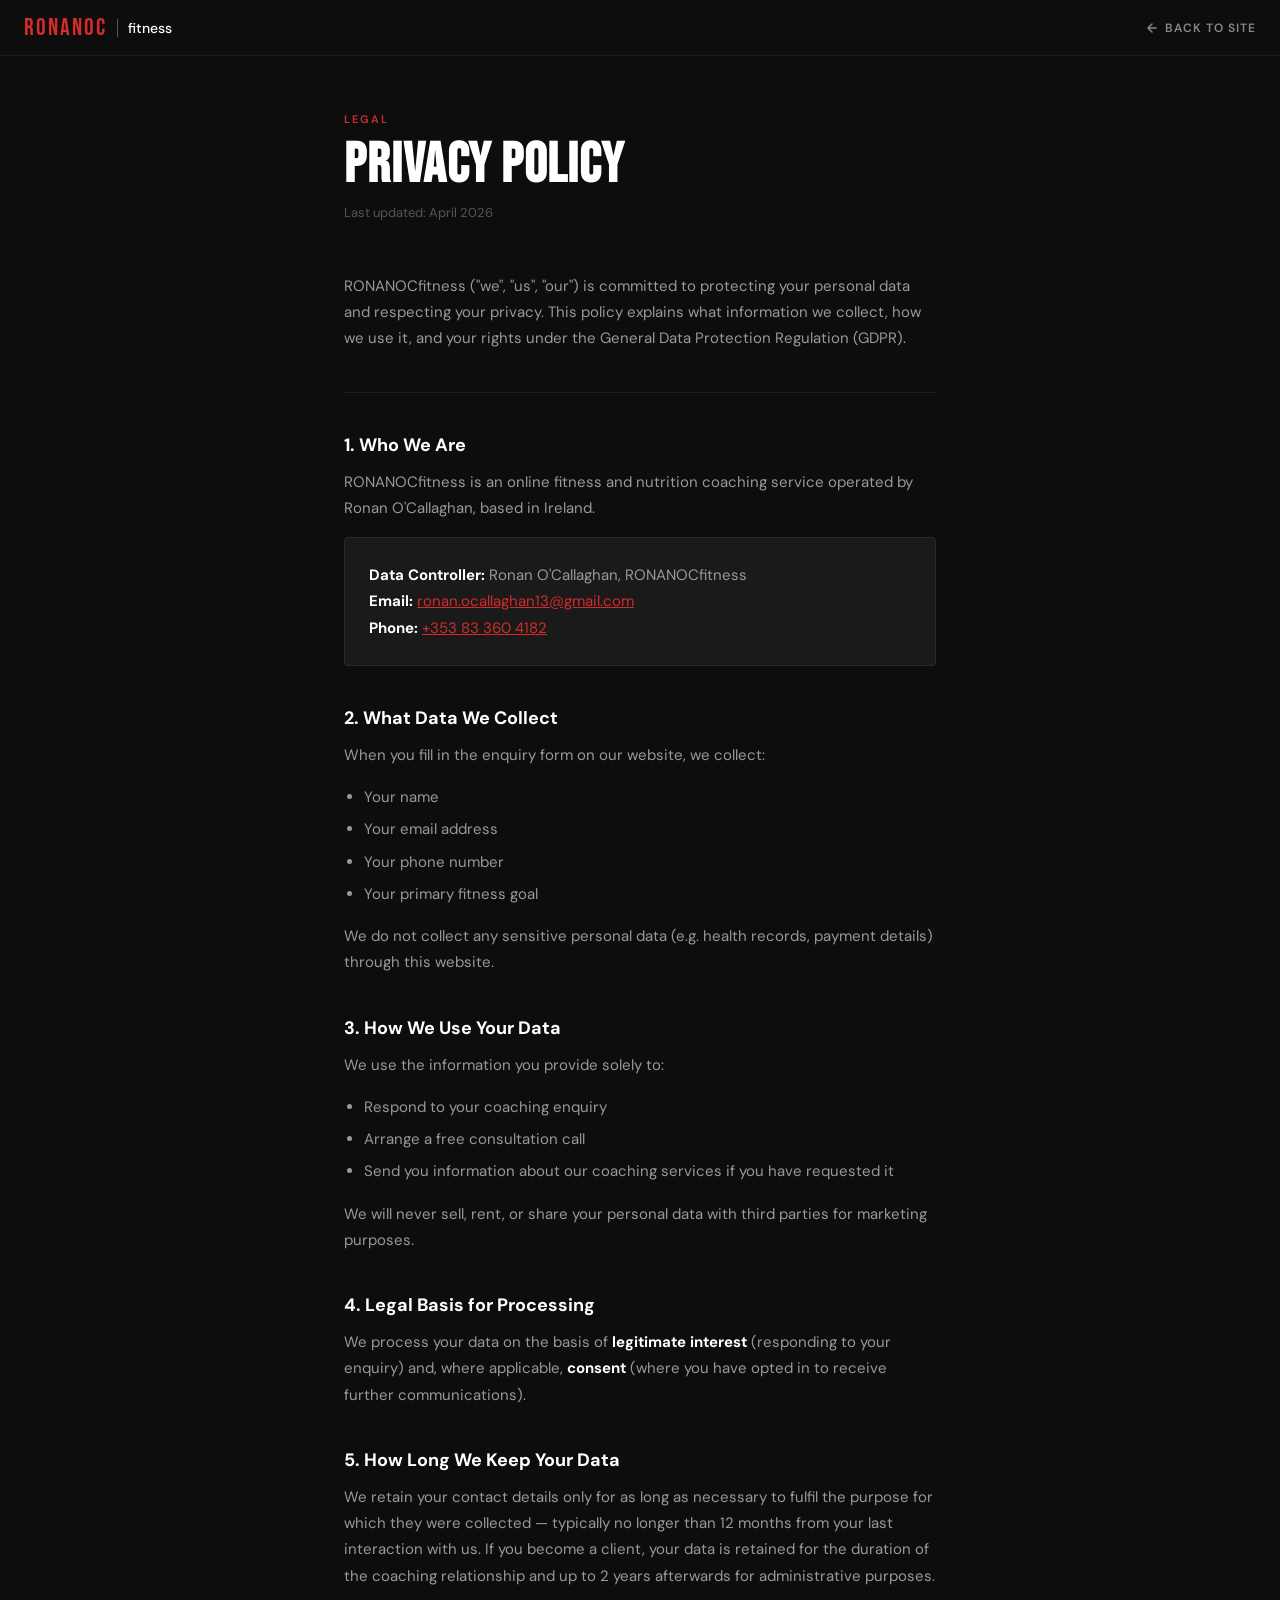
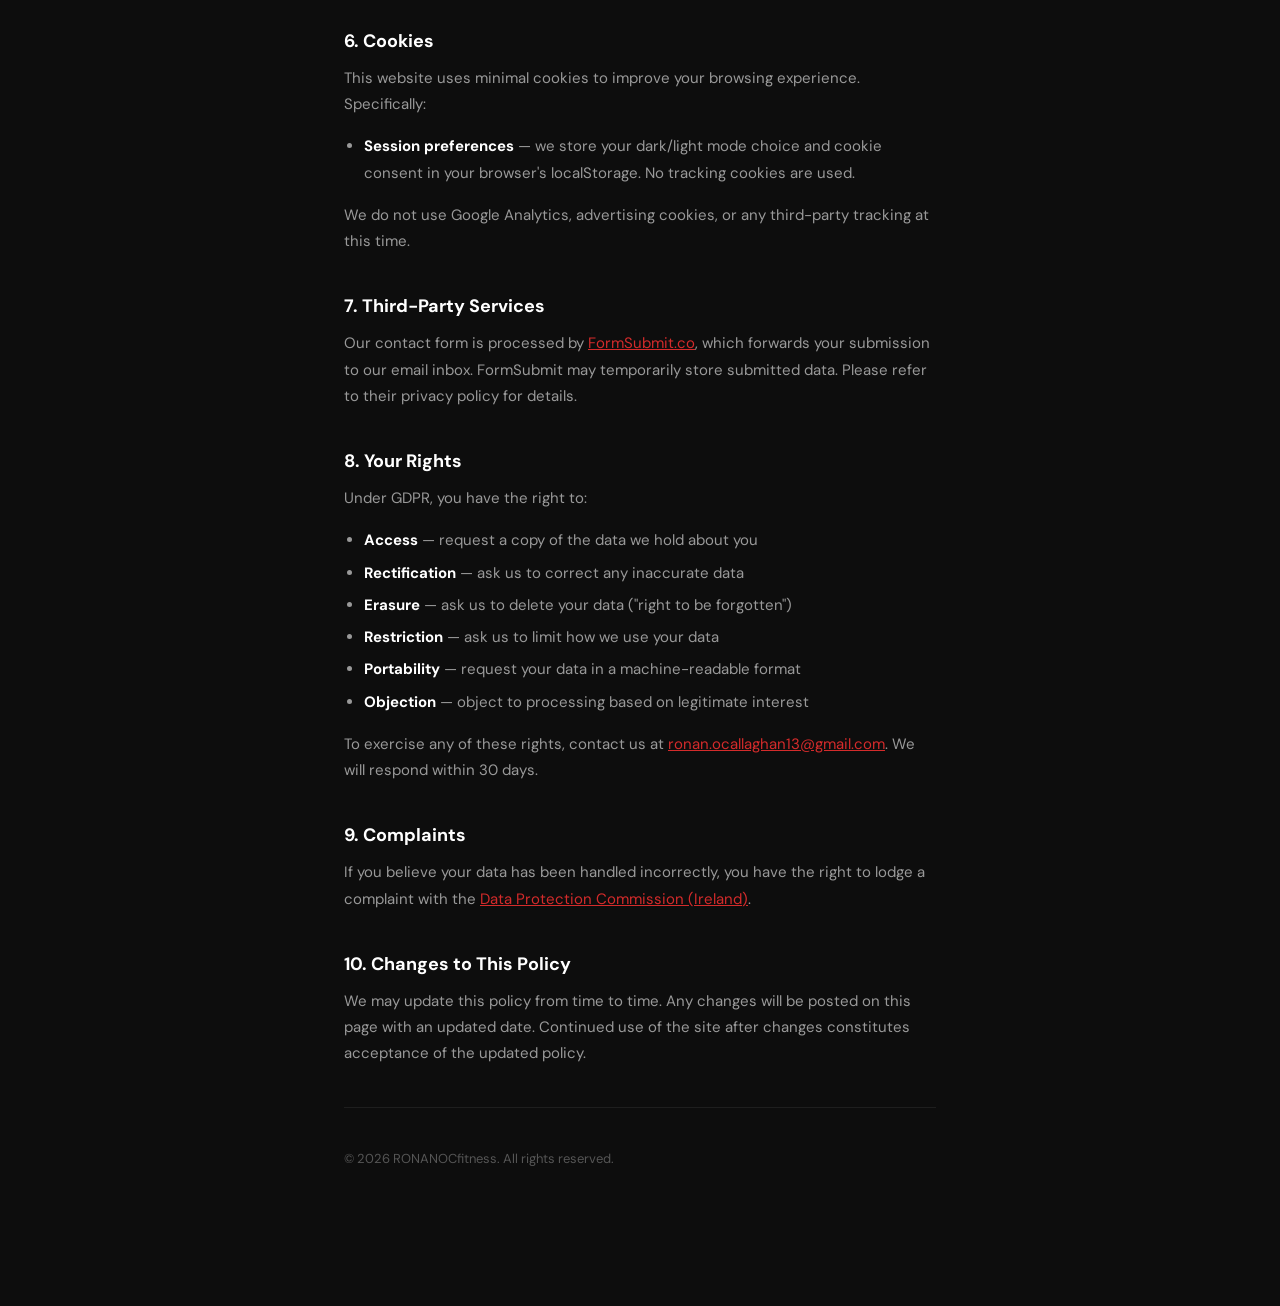
==== privacy-policy.html @ 4fd52cc1 "Initial commit: RONANOCfitness one-page site" ====
<!DOCTYPE html>
<html lang="en">
<head>
  <meta charset="UTF-8">
  <meta name="viewport" content="width=device-width, initial-scale=1.0">
  <title>Privacy Policy — RONANOCfitness</title>
  <meta name="robots" content="noindex">
  <link href="https://fonts.googleapis.com/css2?family=Bebas+Neue&family=DM+Sans:wght@400;500;600;700&display=swap" rel="stylesheet">
  <link rel="icon" type="image/svg+xml" href="data:image/svg+xml,<svg xmlns='http://www.w3.org/2000/svg' viewBox='0 0 32 32'><rect width='32' height='32' fill='%230D0D0D'/><text x='2' y='24' font-family='Arial Narrow,sans-serif' font-size='18' font-weight='900' fill='%23D42B2B' letter-spacing='-1'>ROC</text></svg>">
  <style>
    *, *::before, *::after { box-sizing: border-box; margin: 0; padding: 0; }
    body { background: #0D0D0D; color: #FFFFFF; font-family: 'DM Sans', sans-serif; }

    nav {
      position: sticky; top: 0; background: #0D0D0D;
      border-bottom: 1px solid #1A1A1A;
      padding: 0 24px; height: 56px;
      display: flex; align-items: center; justify-content: space-between;
      z-index: 10;
    }
    .logo { display: flex; align-items: center; gap: 10px; text-decoration: none; }
    .logo-r { font-family: 'Bebas Neue', sans-serif; font-size: 24px; letter-spacing: 2px; color: #D42B2B; }
    .logo-div { width: 1px; height: 18px; background: #555; }
    .logo-f { font-family: 'DM Sans', sans-serif; font-size: 14px; font-weight: 500; color: #FFFFFF; }
    .back { font-family: 'DM Sans', sans-serif; font-size: 12px; font-weight: 600;
      letter-spacing: 0.08em; text-transform: uppercase; color: #888;
      text-decoration: none; display: flex; align-items: center; gap: 6px; }
    .back:hover { color: #fff; }

    main { max-width: 640px; margin: 0 auto; padding: 56px 24px 120px; }

    .eyebrow { font-size: 11px; font-weight: 600; letter-spacing: 0.18em;
      text-transform: uppercase; color: #D42B2B; margin-bottom: 12px; }
    h1 { font-family: 'Bebas Neue', sans-serif; font-size: clamp(40px, 10vw, 56px);
      line-height: 1; letter-spacing: 0.02em; text-transform: uppercase;
      color: #fff; margin-bottom: 8px; }
    .updated { font-size: 13px; color: #555; margin-bottom: 48px; }

    h2 { font-family: 'DM Sans', sans-serif; font-size: 18px; font-weight: 700;
      color: #fff; margin: 40px 0 12px; }
    p { font-size: 15px; line-height: 1.75; color: #999; margin-bottom: 16px; }
    ul { padding-left: 20px; margin-bottom: 16px; }
    li { font-size: 15px; line-height: 1.75; color: #999; margin-bottom: 6px; }
    a { color: #D42B2B; text-decoration: underline; }
    .divider { height: 1px; background: #1E1E1E; margin: 40px 0; }

    .contact-card { background: #1A1A1A; border: 1px solid #2A2A2A; border-radius: 4px;
      padding: 24px; margin-top: 16px; }
    .contact-card p { margin: 0; }
  </style>
</head>
<body>
  <nav>
    <a class="logo" href="index.html">
      <span class="logo-r">RONANOC</span>
      <span class="logo-div"></span>
      <span class="logo-f">fitness</span>
    </a>
    <a class="back" href="index.html">
      <svg width="14" height="14" viewBox="0 0 24 24" fill="none" stroke="currentColor" stroke-width="2.5" stroke-linecap="round" stroke-linejoin="round">
        <path d="M19 12H5M12 5l-7 7 7 7"/>
      </svg>
      Back to site
    </a>
  </nav>

  <main>
    <div class="eyebrow">Legal</div>
    <h1>Privacy Policy</h1>
    <p class="updated">Last updated: April 2026</p>

    <p>RONANOCfitness ("we", "us", "our") is committed to protecting your personal data and respecting your privacy. This policy explains what information we collect, how we use it, and your rights under the General Data Protection Regulation (GDPR).</p>

    <div class="divider"></div>

    <h2>1. Who We Are</h2>
    <p>RONANOCfitness is an online fitness and nutrition coaching service operated by Ronan O'Callaghan, based in Ireland.</p>
    <div class="contact-card">
      <p><strong style="color:#fff">Data Controller:</strong> Ronan O'Callaghan, RONANOCfitness<br>
      <strong style="color:#fff">Email:</strong> <a href="mailto:ronan.ocallaghan13@gmail.com">ronan.ocallaghan13@gmail.com</a><br>
      <strong style="color:#fff">Phone:</strong> <a href="tel:+353833604182">+353 83 360 4182</a></p>
    </div>

    <h2>2. What Data We Collect</h2>
    <p>When you fill in the enquiry form on our website, we collect:</p>
    <ul>
      <li>Your name</li>
      <li>Your email address</li>
      <li>Your phone number</li>
      <li>Your primary fitness goal</li>
    </ul>
    <p>We do not collect any sensitive personal data (e.g. health records, payment details) through this website.</p>

    <h2>3. How We Use Your Data</h2>
    <p>We use the information you provide solely to:</p>
    <ul>
      <li>Respond to your coaching enquiry</li>
      <li>Arrange a free consultation call</li>
      <li>Send you information about our coaching services if you have requested it</li>
    </ul>
    <p>We will never sell, rent, or share your personal data with third parties for marketing purposes.</p>

    <h2>4. Legal Basis for Processing</h2>
    <p>We process your data on the basis of <strong style="color:#fff">legitimate interest</strong> (responding to your enquiry) and, where applicable, <strong style="color:#fff">consent</strong> (where you have opted in to receive further communications).</p>

    <h2>5. How Long We Keep Your Data</h2>
    <p>We retain your contact details only for as long as necessary to fulfil the purpose for which they were collected — typically no longer than 12 months from your last interaction with us. If you become a client, your data is retained for the duration of the coaching relationship and up to 2 years afterwards for administrative purposes.</p>

    <h2>6. Cookies</h2>
    <p>This website uses minimal cookies to improve your browsing experience. Specifically:</p>
    <ul>
      <li><strong style="color:#fff">Session preferences</strong> — we store your dark/light mode choice and cookie consent in your browser's localStorage. No tracking cookies are used.</li>
    </ul>
    <p>We do not use Google Analytics, advertising cookies, or any third-party tracking at this time.</p>

    <h2>7. Third-Party Services</h2>
    <p>Our contact form is processed by <a href="https://formsubmit.co" target="_blank" rel="noopener">FormSubmit.co</a>, which forwards your submission to our email inbox. FormSubmit may temporarily store submitted data. Please refer to their privacy policy for details.</p>

    <h2>8. Your Rights</h2>
    <p>Under GDPR, you have the right to:</p>
    <ul>
      <li><strong style="color:#fff">Access</strong> — request a copy of the data we hold about you</li>
      <li><strong style="color:#fff">Rectification</strong> — ask us to correct any inaccurate data</li>
      <li><strong style="color:#fff">Erasure</strong> — ask us to delete your data ("right to be forgotten")</li>
      <li><strong style="color:#fff">Restriction</strong> — ask us to limit how we use your data</li>
      <li><strong style="color:#fff">Portability</strong> — request your data in a machine-readable format</li>
      <li><strong style="color:#fff">Objection</strong> — object to processing based on legitimate interest</li>
    </ul>
    <p>To exercise any of these rights, contact us at <a href="mailto:ronan.ocallaghan13@gmail.com">ronan.ocallaghan13@gmail.com</a>. We will respond within 30 days.</p>

    <h2>9. Complaints</h2>
    <p>If you believe your data has been handled incorrectly, you have the right to lodge a complaint with the <a href="https://www.dataprotection.ie" target="_blank" rel="noopener">Data Protection Commission (Ireland)</a>.</p>

    <h2>10. Changes to This Policy</h2>
    <p>We may update this policy from time to time. Any changes will be posted on this page with an updated date. Continued use of the site after changes constitutes acceptance of the updated policy.</p>

    <div class="divider"></div>

    <p style="color:#555; font-size:13px;">© 2026 RONANOCfitness. All rights reserved.</p>
  </main>
</body>
</html>
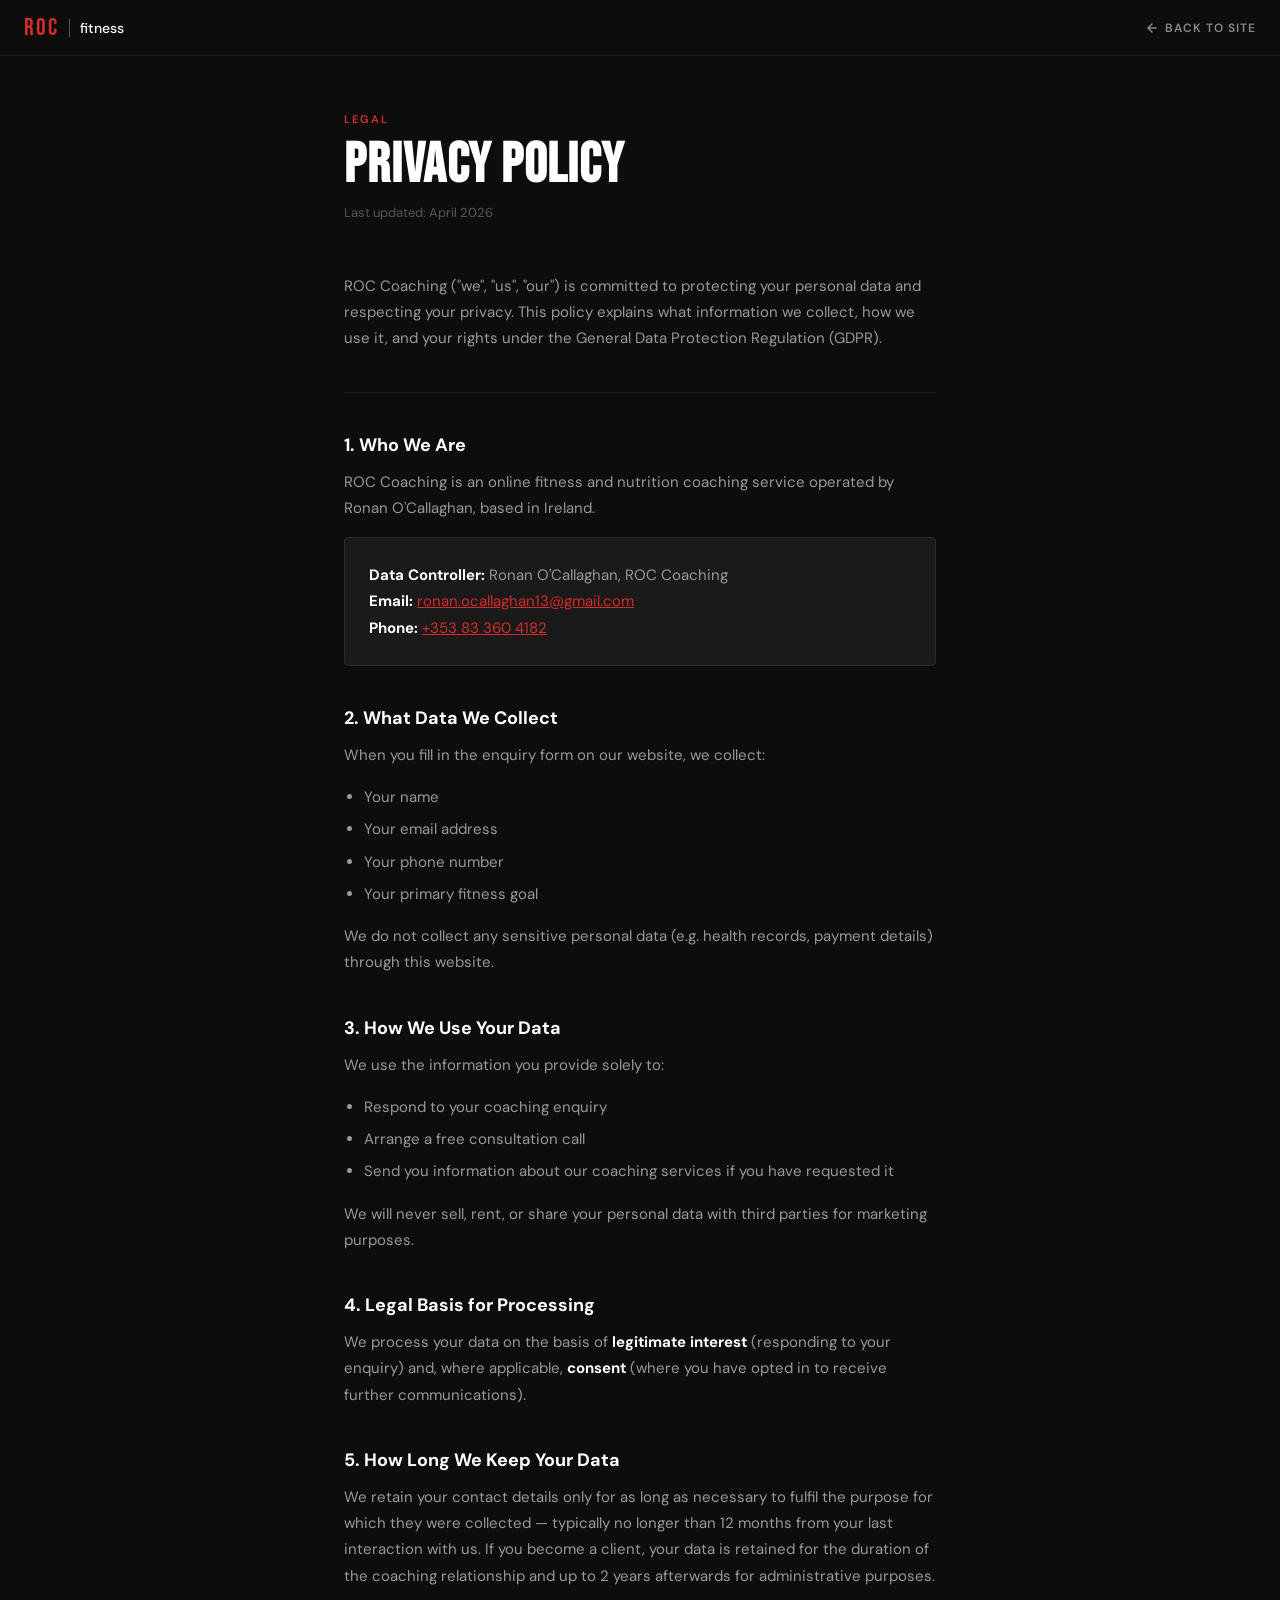
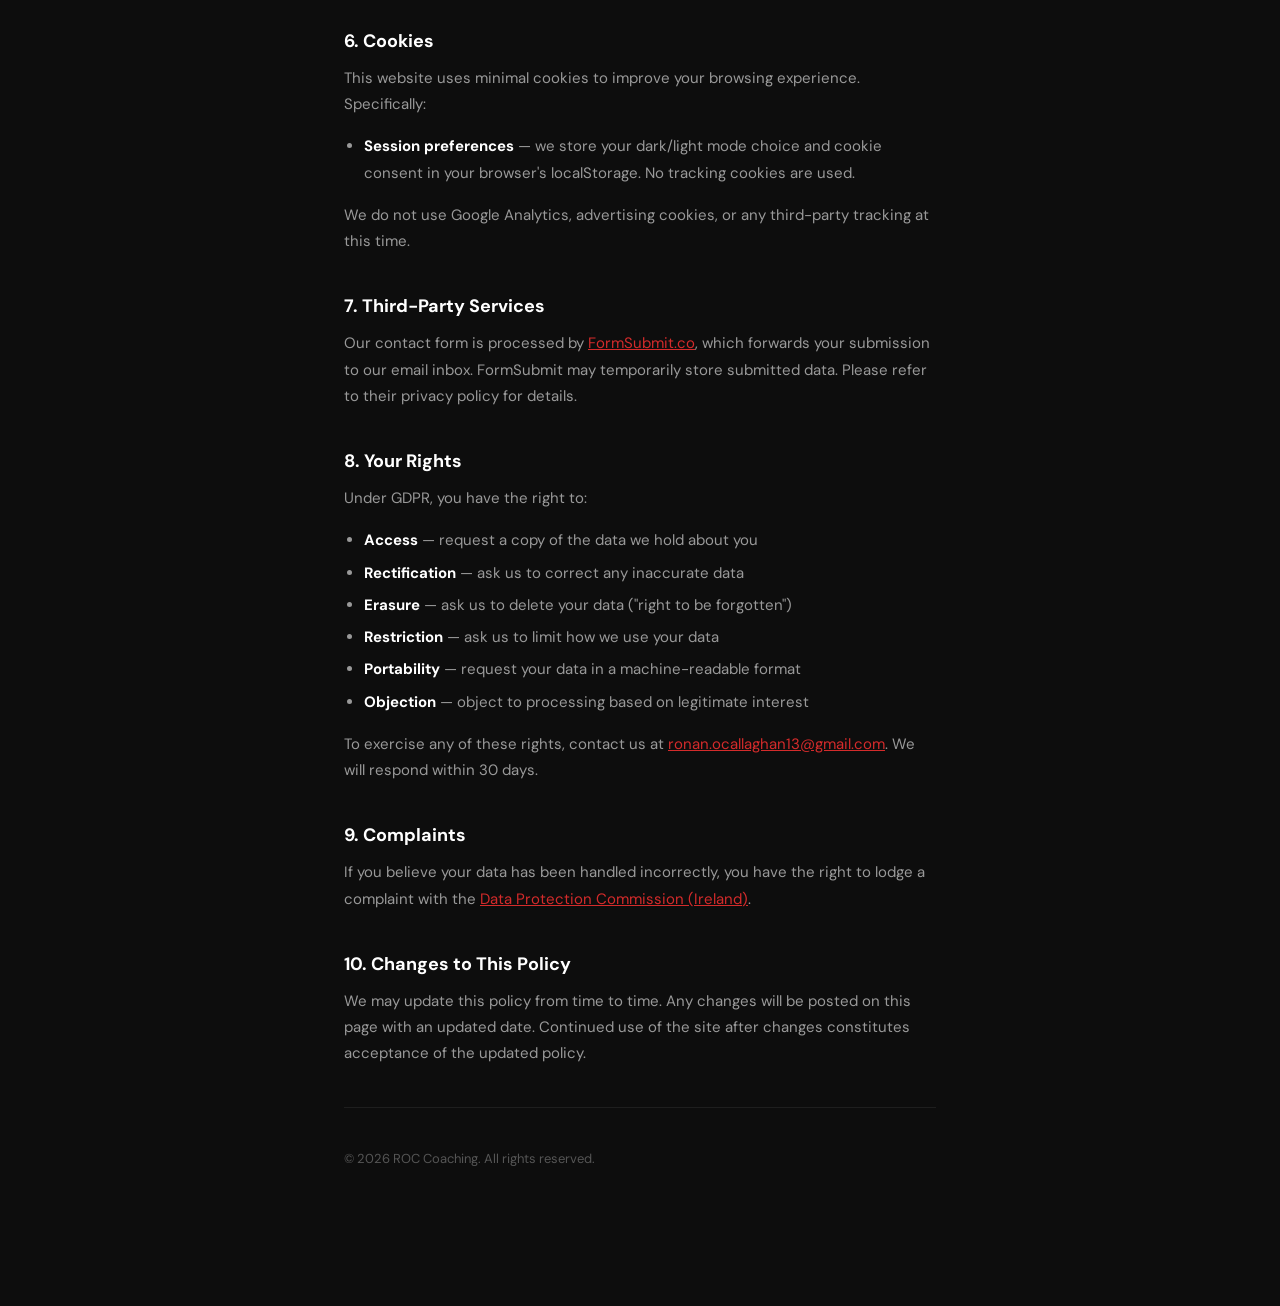
==== commit 1d454204: "Rebrand to ROC Coaching and point canonical URLs at roc-coaching.com Domain is live on Wix DNS: four" ====
--- a/privacy-policy.html
+++ b/privacy-policy.html
@@ -3,7 +3,7 @@
 <head>
   <meta charset="UTF-8">
   <meta name="viewport" content="width=device-width, initial-scale=1.0">
-  <title>Privacy Policy — RONANOCfitness</title>
+  <title>Privacy Policy — ROC Coaching</title>
   <meta name="robots" content="noindex">
   <link href="https://fonts.googleapis.com/css2?family=Bebas+Neue&family=DM+Sans:wght@400;500;600;700&display=swap" rel="stylesheet">
   <link rel="icon" type="image/svg+xml" href="data:image/svg+xml,<svg xmlns='http://www.w3.org/2000/svg' viewBox='0 0 32 32'><rect width='32' height='32' fill='%230D0D0D'/><text x='2' y='24' font-family='Arial Narrow,sans-serif' font-size='18' font-weight='900' fill='%23D42B2B' letter-spacing='-1'>ROC</text></svg>">
@@ -52,7 +52,7 @@
 <body>
   <nav>
     <a class="logo" href="index.html">
-      <span class="logo-r">RONANOC</span>
+      <span class="logo-r">ROC</span>
       <span class="logo-div"></span>
       <span class="logo-f">fitness</span>
     </a>
@@ -69,14 +69,14 @@
     <h1>Privacy Policy</h1>
     <p class="updated">Last updated: April 2026</p>
 
-    <p>RONANOCfitness ("we", "us", "our") is committed to protecting your personal data and respecting your privacy. This policy explains what information we collect, how we use it, and your rights under the General Data Protection Regulation (GDPR).</p>
+    <p>ROC Coaching ("we", "us", "our") is committed to protecting your personal data and respecting your privacy. This policy explains what information we collect, how we use it, and your rights under the General Data Protection Regulation (GDPR).</p>
 
     <div class="divider"></div>
 
     <h2>1. Who We Are</h2>
-    <p>RONANOCfitness is an online fitness and nutrition coaching service operated by Ronan O'Callaghan, based in Ireland.</p>
+    <p>ROC Coaching is an online fitness and nutrition coaching service operated by Ronan O'Callaghan, based in Ireland.</p>
     <div class="contact-card">
-      <p><strong style="color:#fff">Data Controller:</strong> Ronan O'Callaghan, RONANOCfitness<br>
+      <p><strong style="color:#fff">Data Controller:</strong> Ronan O'Callaghan, ROC Coaching<br>
       <strong style="color:#fff">Email:</strong> <a href="mailto:ronan.ocallaghan13@gmail.com">ronan.ocallaghan13@gmail.com</a><br>
       <strong style="color:#fff">Phone:</strong> <a href="tel:+353833604182">+353 83 360 4182</a></p>
     </div>
@@ -136,7 +136,7 @@
 
     <div class="divider"></div>
 
-    <p style="color:#555; font-size:13px;">© 2026 RONANOCfitness. All rights reserved.</p>
+    <p style="color:#555; font-size:13px;">© 2026 ROC Coaching. All rights reserved.</p>
   </main>
 </body>
 </html>
